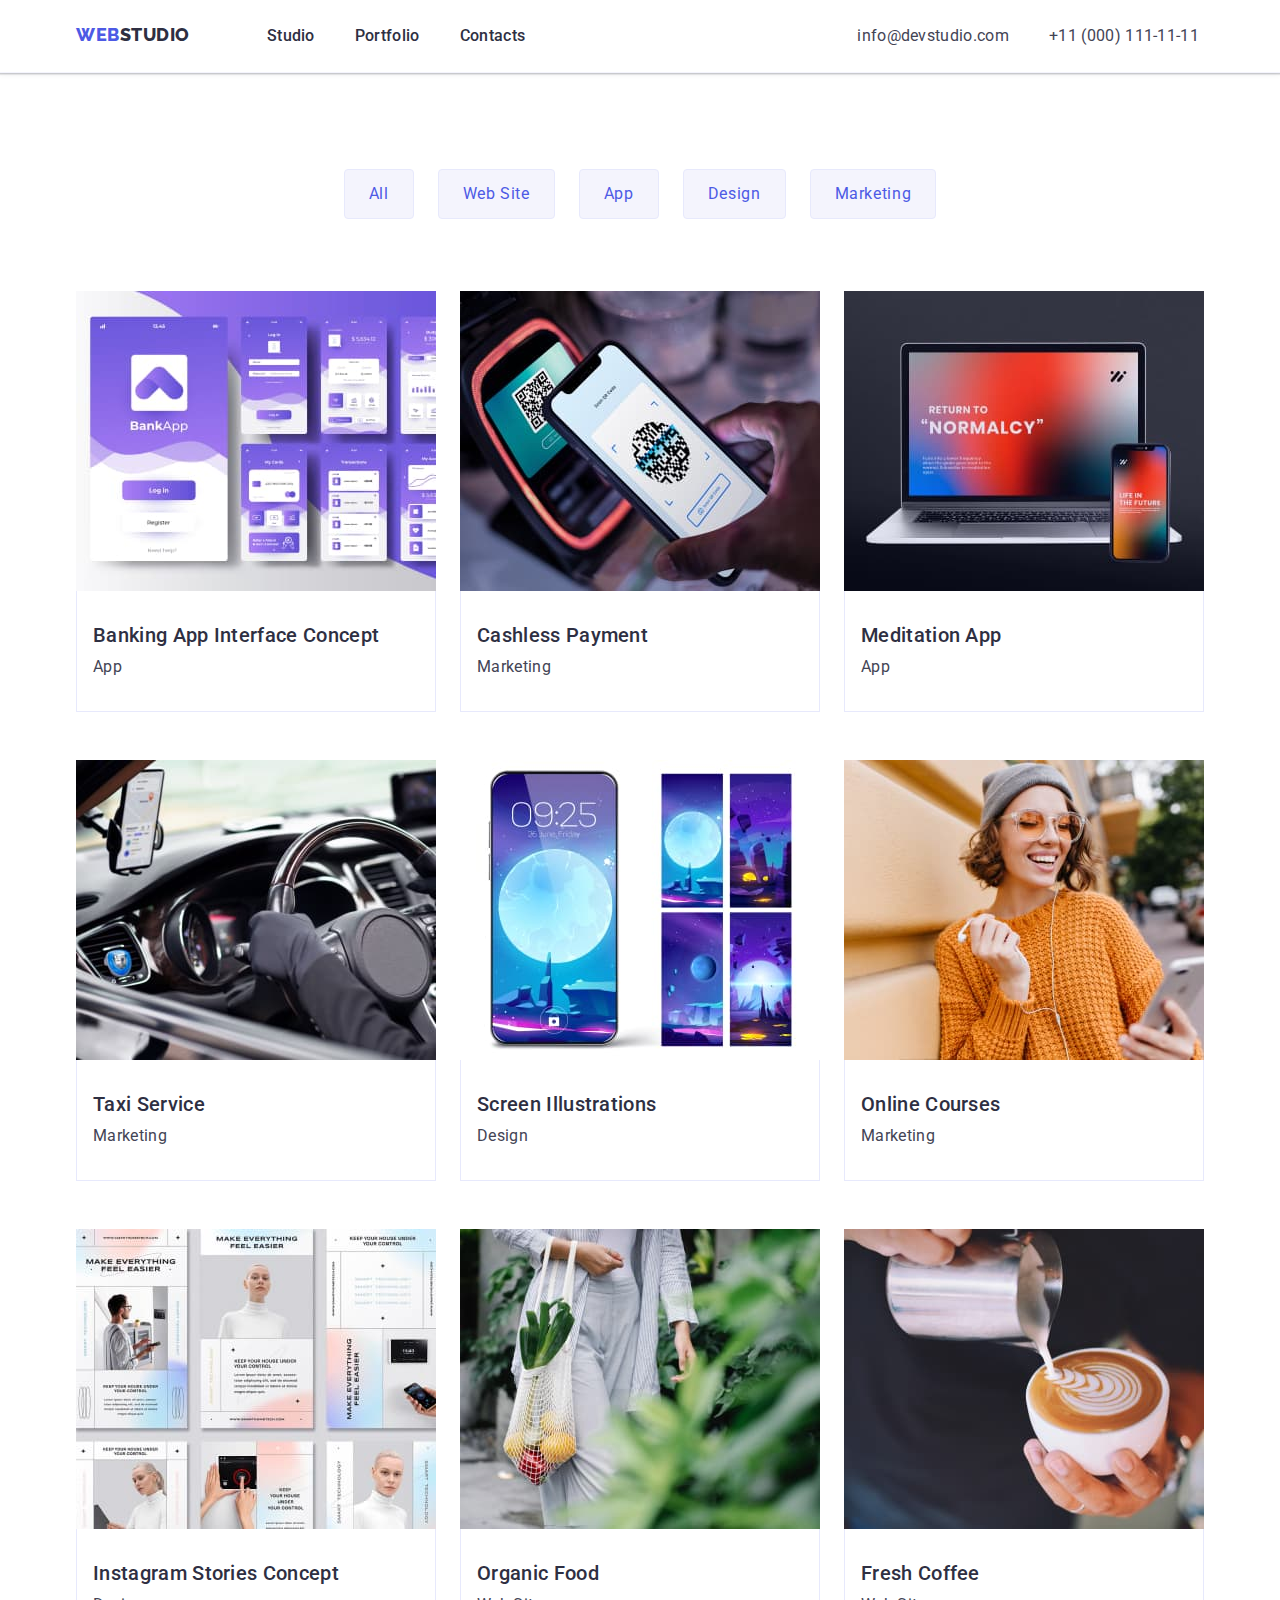
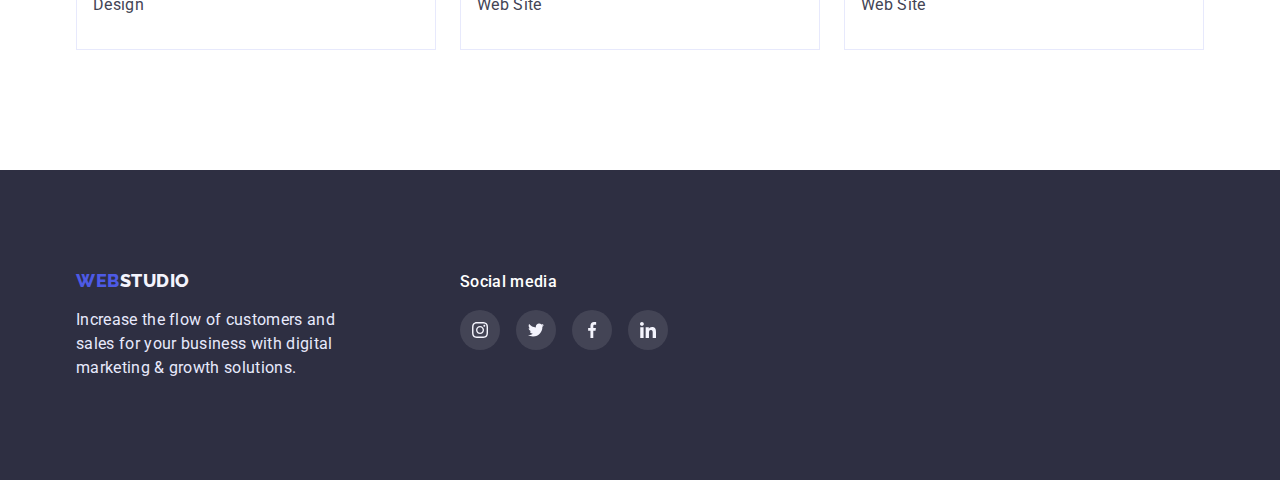
==== portfolio.html @ 94dd5ae3 "Initial commit" ====
<!DOCTYPE html>
<html lang="en">
  <head>
    <meta charset="UTF-8" />
    <meta http-equiv="X-UA-Compatible" content="IE=edge" />
    <meta name="viewport" content="width=device-width, initial-scale=1.0" />
    <link rel="preconnect" href="https://fonts.googleapis.com" />
    <link rel="preconnect" href="https://fonts.gstatic.com" crossorigin />
    <link
      href="https://fonts.googleapis.com/css2?family=Raleway:wght@800&family=Roboto:wght@400;500;700;900&display=swap"
      rel="stylesheet"
    />
    <link
      rel="stylesheet"
      href="https://cdnjs.cloudflare.com/ajax/libs/modern-normalize/1.0.0/modern-normalize.min.css"
    />
    <link rel="stylesheet" href="./css/style.css" />
    <title>Portfolio</title>
  </head>
  <body>
    <header class="top-line-backgrd">
      <div class="main-page-logo container">
        <nav class="main-logo-nav">
          <a class="main-logo linknone" href="./index.html"
            ><span>Web</span>Studio</a
          >
          <ul class="main-menu-nav listnone">
            <li class="menu-nav-li">
              <a class="menu-nav linknone" href="./index.html">Studio</a>
            </li>
            <li class="menu-nav-li">
              <a class="menu-nav linknone" href="./portfolio.html">Portfolio</a>
            </li>
            <li class="menu-nav-li">
              <a class="menu-nav linknone" href="">Contacts</a>
            </li>
          </ul>
        </nav>
        <address class="main-add">
          <ul class="main-address listnone">
            <li class="main-add-li">
              <a class="main-mail linknone" href="mailto:info@devstudio.com"
                >info@devstudio.com</a
              >
            </li>
            <li class="main-add-li">
              <a class="main-tel linknone" href="tel:+110001111111"
                >+11 (000) 111-11-11</a
              >
            </li>
          </ul>
        </address>
      </div>
    </header>
    <main>
      <!--1-ША СЕКЦІЯ тип тагів в майбутньому вони будуть закріплені до фото (типу фільтра)-->
      <section class="filtr-portfolio section">
        <div class="container">
          <h1 hidden>portfolio</h1>
          <ul class="menu-btn-portfolio listnone">
            <li class="portfolio-li">
              <button class="btn-portfolio" type="button">All</button>
            </li>
            <li class="portfolio-li">
              <button class="btn-portfolio" type="button">Web Site</button>
            </li>
            <li class="portfolio-li">
              <button class="btn-portfolio" type="button">App</button>
            </li>
            <li class="portfolio-li">
              <button class="btn-portfolio" type="button">Design</button>
            </li>
            <li class="portfolio-li">
              <button class="btn-portfolio" type="button">Marketing</button>
            </li>
          </ul>
          <ul class="menu-feature-portfolio listnone">
            <li class="li-item">
              <a href="" class="menu-filter-link linknone">
                <img
                  src="./images/Banking-App-Interface-Concept.jpg"
                  alt="Banking App Interface Concept"
                  width="360"
                />
                <div class="menu-filter-div">
                  <h2 class="menu-filter">Banking App Interface Concept</h2>
                  <p class="menu-text">App</p>
                </div>
              </a>
            </li>
            <li class="li-item">
              <a href="" class="menu-filter-link linknone">
                <img
                  src="./images/Cashless-Payment.jpg"
                  alt="Cashless Payment"
                  width="360"
                />
                <div class="menu-filter-div">
                  <h2 class="menu-filter">Cashless Payment</h2>
                  <p class="menu-text">Marketing</p>
                </div>
              </a>
            </li>
            <li class="li-item">
              <a href="" class="menu-filter-link linknone">
                <img
                  src="./images/Meditaion-App.jpg"
                  alt="Meditation App"
                  width="360"
                />
                <div class="menu-filter-div">
                  <h2 class="menu-filter">Meditation App</h2>
                  <p class="menu-text">App</p>
                </div>
              </a>
            </li>
            <li class="li-item">
              <a href="" class="menu-filter-link linknone">
                <img
                  src="./images/Taxi-Service.jpg"
                  alt="Driver who look page in maps our search customers"
                  width="360"
                />
                <div class="menu-filter-div">
                  <h2 class="menu-filter">Taxi Service</h2>
                  <p class="menu-text">Marketing</p>
                </div>
              </a>
            </li>
            <li class="li-item">
              <a href="" class="menu-filter-link linknone">
                <img
                  src="./images/Screen-Illustrations.jpg"
                  alt="Screen Illustrations"
                  width="360"
                />
                <div class="menu-filter-div">
                  <h2 class="menu-filter">Screen Illustrations</h2>
                  <p class="menu-text">Design</p>
                </div>
              </a>
            </li>
            <li class="li-item">
              <a href="" class="menu-filter-link linknone">
                <img
                  src="./images/Online-Courses.jpg"
                  alt="Female holds phone and listens in headphones"
                  width="360"
                />
                <div class="menu-filter-div">
                  <h2 class="menu-filter">Online Courses</h2>
                  <p class="menu-text">Marketing</p>
                </div>
              </a>
            </li>
            <li class="li-item">
              <a href="" class="menu-filter-link linknone">
                <img
                  src="./images/Instagram-Stories-Concept.jpg"
                  alt="Instagram Stories Concept"
                  width="360"
                />
                <div class="menu-filter-div">
                  <h2 class="menu-filter">Instagram Stories Concept</h2>
                  <p class="menu-text">Design</p>
                </div>
              </a>
            </li>
            <li class="li-item">
              <a href="" class="menu-filter-link linknone">
                <img
                  src="./images/Organic-Food.jpg"
                  alt="(baground photo)Female hold mesh bag vegetables inside"
                  width="360"
                />
                <div class="menu-filter-div">
                  <h2 class="menu-filter">Organic Food</h2>
                  <p class="menu-text">Web Site</p>
                </div>
              </a>
            </li>
            <li class="li-item">
              <a href="" class="menu-filter-link linknone">
                <img
                  src="./images/Fresh-Coffee.jpg"
                  alt="(baground photo)Barista making coffee"
                  width="360"
                />
                <div class="menu-filter-div">
                  <h2 class="menu-filter">Fresh Coffee</h2>
                  <p class="menu-text">Web Site</p>
                </div>
              </a>
            </li>
          </ul>
        </div>
      </section>
    </main>
    <footer class="background-logo-footer">
      <div class="container">
        <ul class="footer-menu listnone">
          <li>
            <a class="main-footer-logo linknone" href="./index.html">
              <span>Web</span>Studio</a
            >
            <p class="text-footer-logo">
              Increase the flow of customers and sales for your business with
              digital marketing & growth solutions.
            </p>
          </li>
          <li>
            <p class="text-footer-social">Social media</p>
            <ul class="social-footer-list listnone">
              <li class="social-footer-list-item">
                <a href="" class="social-footer-list-link">
                  <svg class="social-footer-list-icon" width="16" height="16">
                    <use
                      href="./images/symbol-defs.svg#icon-instagram"
                      aria-label="link for twitter"
                      rel="noopener noreferer"
                      target="blank"
                    ></use>
                  </svg>
                </a>
              </li>
              <li class="social-footer-list-item">
                <a href="" class="social-footer-list-link">
                  <svg class="social-footer-list-icon" width="16" height="16">
                    <use
                      href="./images/symbol-defs.svg#icon-twitter"
                      aria-label="link for twitter"
                      rel="noopener noreferer"
                      target="blank"
                    ></use>
                  </svg>
                </a>
              </li>
              <li class="social-footer-list-item">
                <a href="" class="social-footer-list-link">
                  <svg class="social-footer-list-icon" width="16" height="16">
                    <use
                      href="./images/symbol-defs.svg#icon-facebook"
                      aria-label="link for facebook"
                      rel="noopener noreferer"
                      target="blank"
                    ></use>
                  </svg>
                </a>
              </li>
              <li class="social-footer-list-item">
                <a href="" class="social-footer-list-link">
                  <svg class="social-footer-list-icon" width="16" height="16">
                    <use
                      href="./images/symbol-defs.svg#icon-linkedin"
                      aria-label="link for linkedin"
                      rel="noopener noreferer"
                      target="blank"
                    ></use>
                  </svg>
                </a>
              </li>
            </ul>
          </li>
        </ul>
      </div>
    </footer>
  </body>
</html>
---- css/style.css ----
/* #4d5ae5 - головний колір бренду і 1-ї кнопки (на мою думку)
#434455 - колір тексту абзаців
#2e2f42 - колір хедерів з h2...
#404bbf - колір кнопок при ховері OCEAN
#E7E9FC - колір фон кнопок (радіо кнопок/фільтру)
#ffffff - колір 1-го h1
#f4f4fd - лого футера кінця
#e7e9fc - колір абзацу футера */
:root {
  --brand-logo-color: #4d5ae5;
  --textp-color: #434455;
  --text-headersecond-color: #2e2f42;
  --hover-btn-portfolio-color: #404bbf;
  --hover-btn-portf-backgrd-color: ##e7e9fc;
  --text-header-first-color: #ffffff;
  --footer-logo-color: #f4f4fd;
  --footer-text-color: #e7e9fc;
  --border-customers: #8e8f99;
  --no-active-footer-social: rgba(255, 255, 255, 0.1);
  --active-footer-social: #31d0aa;
}

body {
  font-family: 'Roboto', Times New Roman, sans-serif;
  letter-spacing: 0.02em;
  color: var(--textp-color);
}

img {
  display: block;
}

.background-logo-hero {
  max-width: 1440px;
  margin: 0 auto;
  background-color: var(--text-headersecond-color);
  background-image: linear-gradient(
      rgba(46, 47, 66, 0.7),
      rgba(46, 47, 66, 0.7)
    ),
    url(../images/people-office-hero.jpg);
  background-repeat: no-repeat;
  background-size: cover;
  background-position: center;
}

button {
  font-family: inherit;
  font-size: 16px;
  line-height: 1.5;
  letter-spacing: 0.04em;
}

h2,
h3 {
  margin-top: 0;
  margin-bottom: 8px;

  color: var(--text-headersecond-color);
}

p {
  margin-top: 0;
  margin-bottom: 0;

  font-size: 16px;
  line-height: 1.5;
}

h2 {
  font-size: 36px;
  line-height: 1.1;
  text-align: center;
  text-transform: capitalize;
}

.menu-filter {
  margin-bottom: 8px;

  font-weight: 500;
  font-size: 20px;
  line-height: 1.2;
}

.menu-filter-div {
  padding-top: 32px;
  padding-bottom: 32px;
  padding-left: 16px;

  border: 1px solid var(--footer-text-color);
  border-top: none;
}

.menu-filter,
.menu-text {
  text-align: left;
}

/* .menu-filter > p {
  border: 1px solid var(--footer-text-color);
  border-top: none;
} */

.listnone {
  list-style: none;
  padding: 0;
  margin: 0;
}

.linknone {
  text-decoration: none;
}
/* ==========main-HEADER====================== */
.hero-title {
  margin-top: 0;
  margin-bottom: 48px;
  width: 496px;
  margin-left: auto;
  margin-right: auto;

  font-size: 56px;
  line-height: 1.1;
  color: var(--text-header-first-color);
}

.main-page-logo,
.main-logo-nav {
  display: flex;
}

.main-page-logo {
  align-items: center;
  padding-top: 24px;
  padding-bottom: 24px;
}

.hero {
  text-align: center;

  padding-top: 188px;
  padding-bottom: 188px;
}

.under-hero-section {
  padding-top: 120px;
  padding-bottom: 120px;
}

.container {
  margin-left: auto;
  margin-right: auto;
  padding-left: 15px;
  padding-right: 15px;

  width: 1158px;
  /* outline: 2px solid tomato;
  background-color: green; */
}

.section {
  padding-bottom: 120px;

  /* background-color: #404bbf; */
  text-align: center;
}

.top-line-backgrd {
  background-color: var(--text-header-first-color);
  border-bottom: 1px solid var(--footer-logo-color);
  box-shadow: 0px 2px 1px rgba(46, 47, 66, 0.08),
    0px 1px 1px rgba(46, 47, 66, 0.16), 0px 1px 6px rgba(46, 47, 66, 0.08);
}

.main-logo {
  font-family: 'Raleway', sans-serif;
  font-weight: 800;
  font-size: 18px;
  line-height: 1.2;
  letter-spacing: 0.03em;
  text-transform: uppercase;
  color: var(--text-headersecond-color);
}

.main-logo > span {
  width: 44px;
  height: 24px;
  font-family: 'Raleway', sans-serif;
  font-weight: 800;
  font-size: 18px;
  line-height: 1.2;
  letter-spacing: 0.03em;
  text-transform: uppercase;
  color: var(--brand-logo-color);
}

.main-menu-nav {
  display: flex;

  margin-left: 77px;
}

.main-menu-nav .menu-nav-li + .menu-nav-li {
  margin-left: 40px;
}

.menu-nav {
  color: var(--text-headersecond-color);
  font-weight: 500;
  font-size: 16px;
  line-height: 1.5;
}

.menu-nav:hover,
.menu-nav:focus {
  color: var(--hover-btn-portfolio-color);
}

.main-add {
  font-style: normal;
}

.main-address {
  display: flex;

  margin-left: 332px;
}

.main-address .main-add-li + .main-add-li {
  margin-left: 40px;
}

.main-mail {
  font-weight: 400;
  font-size: 16px;
  line-height: 1.5;
  color: var(--textp-color);
}

.main-mail:hover,
.main-mail:focus {
  color: var(--hover-btn-portfolio-color);
}

.main-tel {
  font-weight: 400;
  font-size: 16px;
  line-height: 1.5;
  color: var(--textp-color);
}

.main-tel:hover,
.main-tel:focus {
  color: var(--brand-logo-color);
}

/* ==========section1-index===================== */
.background-futures {
  display: flex;
  justify-content: center;
  align-items: center;
  margin-bottom: 8px;
  width: 264px;
  height: 112px;
  background-color: var(--footer-logo-color);
  border-radius: 4px;
}

.main-menu-future,
.main-menu-team {
  margin-top: 0;
  margin-bottom: 72px;
}
.main-order-btn {
  font-weight: 500;
  font-size: 16px;
  line-height: 1.5;
  letter-spacing: 0.04em;
  color: var(--text-header-first-color);
  background: var(--brand-logo-color);
  box-shadow: 0px 4px 4px rgba(0, 0, 0, 0.15);
  border-radius: 4px;
  display: inline-block;

  border: none;
  padding: 16px 32px;
  cursor: pointer;
}

.main-order-btn:hover,
.main-order-btn:focus {
  background: var(--hover-btn-portfolio-color);
  box-shadow: 0px 4px 4px rgba(0, 0, 0, 0.15);
  border-radius: 4px;
}

/* --------our team------ */
.team-li {
  box-shadow: 0px 1px 6px rgba(46, 47, 66, 0.08),
    0px 1px 1px rgba(46, 47, 66, 0.16), 0px 2px 1px rgba(46, 47, 66, 0.08);
  border-radius: 0px 0px 4px 4px;
  background-color: var(--text-header-first-color);
}

.our-team-div {
  padding-top: 32px;
  padding-bottom: 32px;
}

.our-team-about {
  margin-bottom: 8px;
}

.social-list-link {
  height: 40px;
  width: 40px;
  background-color: var(--brand-logo-color);
  border-radius: 50%;
  display: flex;
  align-items: center;
  justify-content: center;
}

.social-list-link:hover,
.social-list-link:focus {
  background-color: var(--hover-btn-portfolio-color);
}
.social-list {
  display: flex;
  justify-content: center;
  column-gap: 24px;
}
/* --------/our team------ */
/* ==========/section1-index==================== */
/* ==========section1-portfolio================= */
.filtr-portfolio {
  padding-top: 96px;
}

.menu-btn-portfolio {
  display: flex;
  justify-content: center;
  margin-bottom: 72px;
  gap: 24px;
}

.menu-feature-portfolio {
  display: flex;
  flex-wrap: wrap;
  gap: 48px 24px;
}

.li-item {
  width: calc((100% - 48px) / 3);
}

.menu-filter-link {
  color: var(--textp-color);
}

.menu-filter-about,
.menu-filter-targetname {
  display: block;
}
.menu-filter-link {
  display: block;
}
.menu-filter-link:hover,
.menu-filter-link:focus {
  box-shadow: 0px 1px 6px rgba(46, 47, 66, 0.08),
    0px 1px 1px rgba(46, 47, 66, 0.16), 0px 2px 1px rgba(46, 47, 66, 0.08);
}

/* ==========/section1-portfolio================= */
/* ==========section2-index===================== */
.menu-feature {
  display: flex;
  justify-content: center;
  column-gap: 24px;
}

.menu-future-text {
  width: 264px;
}
/* ==========/section2-index===================== */
/* ==========/HEADER====================== */

/* ==========BODY========================= */
.btn-portfolio {
  border: none;
  color: var(--brand-logo-color);
  background-color: var(--footer-logo-color);
  border: 1px solid var(--footer-text-color);

  border-radius: 4px;
  padding: 12px 24px;
}

.btn-portfolio:hover,
.btn-portfolio:focus {
  color: var(--text-header-first-color);
  background-color: var(--hover-btn-portfolio-color);
  cursor: pointer;
}
/* ================SECTION "OUR TEAM"========== */
.our-team-page {
  margin: 0 auto;
  text-align: center;
  background-color: var(--footer-logo-color);

  padding-top: 120px;
  padding-bottom: 120px;
}

/* =================CUSTOMERS============== */
.above-footer {
  padding-top: 130px;
}

.title-customers {
  margin-bottom: 72px;
}

.customers-background:hover,
.customers-background:focus {
  border-color: var(--hover-btn-portfolio-color);
}

.customers-list-link {
  display: block;
  width: 168px;
  height: 88px;
  border-radius: 4px;
  border: 1px solid var(--border-customers);
  display: flex;
  justify-content: center;
  align-items: center;
}

.customers-list-link:hover,
.customers-list-link:focus {
  border-color: var(--hover-btn-portfolio-color);
}

.customers-list-icon {
  fill: var(--border-customers);
}

.customers-list-link:hover .customers-list-icon,
.customers-list-link:focus .customers-list-icon {
  fill: var(--hover-btn-portfolio-color);
}

.customers-list {
  display: flex;
  align-items: center;
  justify-content: center;
  column-gap: 24px;
}

/* =================/CUSTOMERS============= */
/* ==========/BODY======================== */

/* ===========footer======================= */
.footer-menu {
  display: flex;
  column-gap: 120px;
  align-items: baseline;
}

.background-logo-footer {
  background-color: var(--text-headersecond-color);

  padding-top: 100px;
  padding-bottom: 100px;
}

.text-footer-logo {
  width: 264px;
  color: var(--footer-text-color);
}

.main-footer-logo > span {
  font-family: 'Raleway', sans-serif;
  font-weight: 800;
  font-size: 18px;
  line-height: 1.2;
  letter-spacing: 0.03em;
  text-transform: uppercase;
  color: var(--brand-logo-color);
}

.main-footer-logo {
  display: inline-block;

  font-family: 'Raleway', sans-serif;
  font-weight: 800;
  font-size: 18px;
  line-height: 1.2;
  letter-spacing: 0.03em;
  text-transform: uppercase;
  color: var(--footer-logo-color);

  margin-bottom: 16px;
}

.social-footer-list-link {
  height: 40px;
  width: 40px;
  background-color: var(--no-active-footer-social);
  border-radius: 50%;
  display: flex;
  align-items: center;
  justify-content: center;
}

.social-footer-list-link:hover,
.social-footer-list-link:focus {
  background-color: var(--active-footer-social);
}
.social-footer-list {
  display: flex;
  justify-content: center;
  column-gap: 16px;
}
.text-footer-social {
  margin-bottom: 16px;

  font-weight: 500;
  color: #ffffff;
}
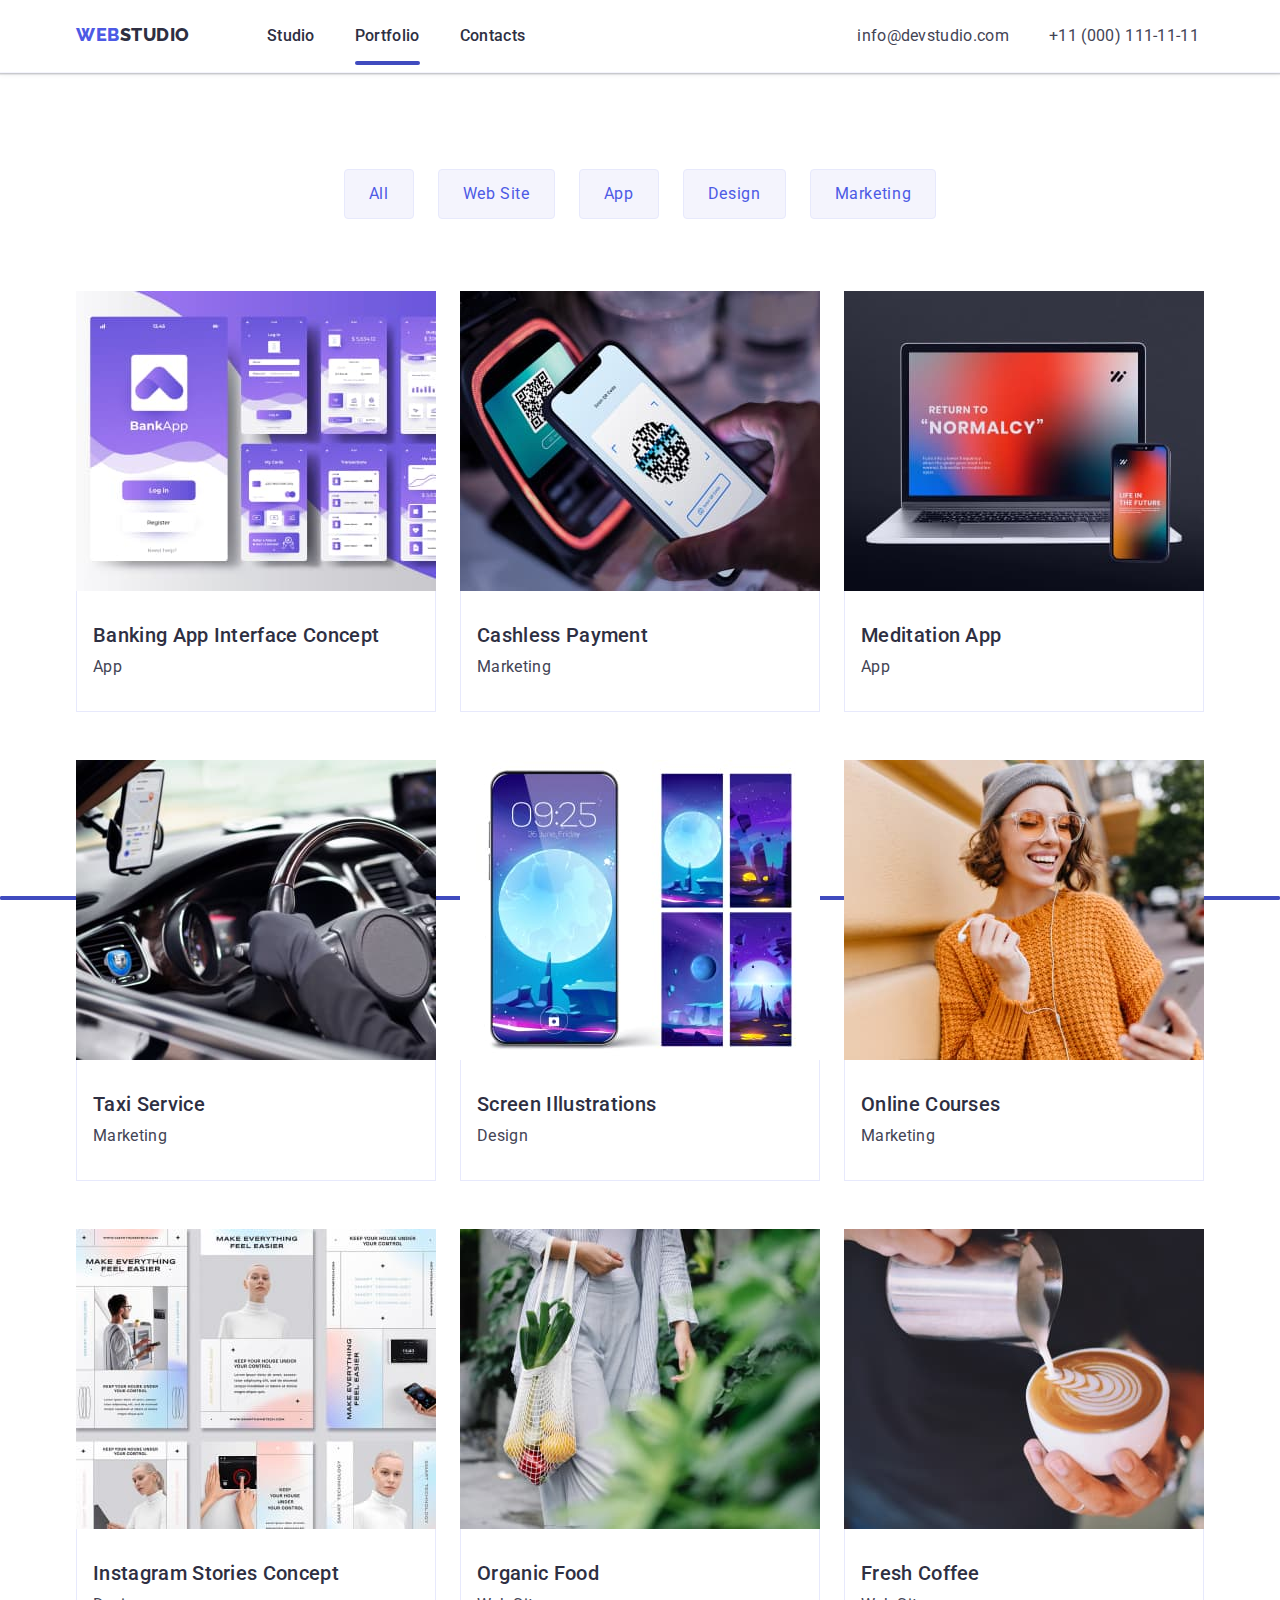
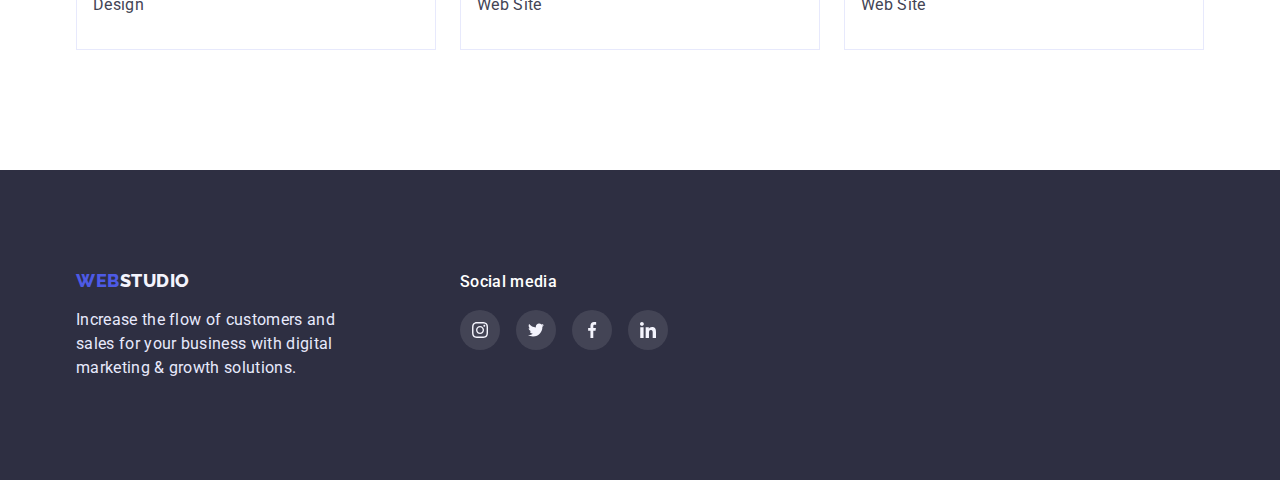
==== commit 67c62b33: "hw5" ====
--- a/portfolio.html
+++ b/portfolio.html
@@ -29,7 +29,9 @@
               <a class="menu-nav linknone" href="./index.html">Studio</a>
             </li>
             <li class="menu-nav-li">
-              <a class="menu-nav linknone" href="./portfolio.html">Portfolio</a>
+              <a class="menu-nav linknone active-link" href="./portfolio.html"
+                >Portfolio</a
+              >
             </li>
             <li class="menu-nav-li">
               <a class="menu-nav linknone" href="">Contacts</a>
@@ -77,11 +79,20 @@
           <ul class="menu-feature-portfolio listnone">
             <li class="li-item">
               <a href="" class="menu-filter-link linknone">
-                <img
-                  src="./images/Banking-App-Interface-Concept.jpg"
-                  alt="Banking App Interface Concept"
-                  width="360"
-                />
+                <div class="menu-filter-box">
+                  <img
+                    src="./images/Banking-App-Interface-Concept.jpg"
+                    alt="Banking App Interface Concept"
+                    width="360"
+                  />
+                  <div class="overlay">
+                    <p>
+                      14 Stylish and User-Friendly App Design Concepts · Task
+                      Manager App · Calorie Tracker App · Exotic Fruit Ecommerce
+                      App · Cloud Storage App
+                    </p>
+                  </div>
+                </div>
                 <div class="menu-filter-div">
                   <h2 class="menu-filter">Banking App Interface Concept</h2>
                   <p class="menu-text">App</p>
@@ -90,11 +101,20 @@
             </li>
             <li class="li-item">
               <a href="" class="menu-filter-link linknone">
-                <img
-                  src="./images/Cashless-Payment.jpg"
-                  alt="Cashless Payment"
-                  width="360"
-                />
+                <div class="menu-filter-box">
+                  <img
+                    src="./images/Cashless-Payment.jpg"
+                    alt="Cashless Payment"
+                    width="360"
+                  />
+                  <div class="overlay">
+                    <p>
+                      14 Stylish and User-Friendly App Design Concepts · Task
+                      Manager App · Calorie Tracker App · Exotic Fruit Ecommerce
+                      App · Cloud Storage App
+                    </p>
+                  </div>
+                </div>
                 <div class="menu-filter-div">
                   <h2 class="menu-filter">Cashless Payment</h2>
                   <p class="menu-text">Marketing</p>
@@ -103,11 +123,20 @@
             </li>
             <li class="li-item">
               <a href="" class="menu-filter-link linknone">
-                <img
-                  src="./images/Meditaion-App.jpg"
-                  alt="Meditation App"
-                  width="360"
-                />
+                <div class="menu-filter-box">
+                  <img
+                    src="./images/Meditaion-App.jpg"
+                    alt="Meditation App"
+                    width="360"
+                  />
+                  <div class="overlay">
+                    <p>
+                      14 Stylish and User-Friendly App Design Concepts · Task
+                      Manager App · Calorie Tracker App · Exotic Fruit Ecommerce
+                      App · Cloud Storage App
+                    </p>
+                  </div>
+                </div>
                 <div class="menu-filter-div">
                   <h2 class="menu-filter">Meditation App</h2>
                   <p class="menu-text">App</p>
@@ -116,11 +145,20 @@
             </li>
             <li class="li-item">
               <a href="" class="menu-filter-link linknone">
-                <img
-                  src="./images/Taxi-Service.jpg"
-                  alt="Driver who look page in maps our search customers"
-                  width="360"
-                />
+                <div class="menu-filter-box">
+                  <img
+                    src="./images/Taxi-Service.jpg"
+                    alt="Driver who look page in maps our search customers"
+                    width="360"
+                  />
+                  <div class="overlay">
+                    <p>
+                      14 Stylish and User-Friendly App Design Concepts · Task
+                      Manager App · Calorie Tracker App · Exotic Fruit Ecommerce
+                      App · Cloud Storage App
+                    </p>
+                  </div>
+                </div>
                 <div class="menu-filter-div">
                   <h2 class="menu-filter">Taxi Service</h2>
                   <p class="menu-text">Marketing</p>
@@ -129,11 +167,20 @@
             </li>
             <li class="li-item">
               <a href="" class="menu-filter-link linknone">
-                <img
-                  src="./images/Screen-Illustrations.jpg"
-                  alt="Screen Illustrations"
-                  width="360"
-                />
+                <div class="menu-filter-box">
+                  <img
+                    src="./images/Screen-Illustrations.jpg"
+                    alt="Screen Illustrations"
+                    width="360"
+                  />
+                  <div class="overlay">
+                    <p>
+                      14 Stylish and User-Friendly App Design Concepts · Task
+                      Manager App · Calorie Tracker App · Exotic Fruit Ecommerce
+                      App · Cloud Storage App
+                    </p>
+                  </div>
+                </div>
                 <div class="menu-filter-div">
                   <h2 class="menu-filter">Screen Illustrations</h2>
                   <p class="menu-text">Design</p>
@@ -142,11 +189,20 @@
             </li>
             <li class="li-item">
               <a href="" class="menu-filter-link linknone">
-                <img
-                  src="./images/Online-Courses.jpg"
-                  alt="Female holds phone and listens in headphones"
-                  width="360"
-                />
+                <div class="menu-filter-box">
+                  <img
+                    src="./images/Online-Courses.jpg"
+                    alt="Female holds phone and listens in headphones"
+                    width="360"
+                  />
+                  <div class="overlay">
+                    <p>
+                      14 Stylish and User-Friendly App Design Concepts · Task
+                      Manager App · Calorie Tracker App · Exotic Fruit Ecommerce
+                      App · Cloud Storage App
+                    </p>
+                  </div>
+                </div>
                 <div class="menu-filter-div">
                   <h2 class="menu-filter">Online Courses</h2>
                   <p class="menu-text">Marketing</p>
@@ -155,11 +211,20 @@
             </li>
             <li class="li-item">
               <a href="" class="menu-filter-link linknone">
-                <img
-                  src="./images/Instagram-Stories-Concept.jpg"
-                  alt="Instagram Stories Concept"
-                  width="360"
-                />
+                <div class="menu-filter-box">
+                  <img
+                    src="./images/Instagram-Stories-Concept.jpg"
+                    alt="Instagram Stories Concept"
+                    width="360"
+                  />
+                  <div class="overlay">
+                    <p>
+                      14 Stylish and User-Friendly App Design Concepts · Task
+                      Manager App · Calorie Tracker App · Exotic Fruit Ecommerce
+                      App · Cloud Storage App
+                    </p>
+                  </div>
+                </div>
                 <div class="menu-filter-div">
                   <h2 class="menu-filter">Instagram Stories Concept</h2>
                   <p class="menu-text">Design</p>
@@ -168,11 +233,20 @@
             </li>
             <li class="li-item">
               <a href="" class="menu-filter-link linknone">
-                <img
-                  src="./images/Organic-Food.jpg"
-                  alt="(baground photo)Female hold mesh bag vegetables inside"
-                  width="360"
-                />
+                <div class="menu-filter-box">
+                  <img
+                    src="./images/Organic-Food.jpg"
+                    alt="(baground photo)Female hold mesh bag vegetables inside"
+                    width="360"
+                  />
+                  <div class="overlay">
+                    <p>
+                      14 Stylish and User-Friendly App Design Concepts · Task
+                      Manager App · Calorie Tracker App · Exotic Fruit Ecommerce
+                      App · Cloud Storage App
+                    </p>
+                  </div>
+                </div>
                 <div class="menu-filter-div">
                   <h2 class="menu-filter">Organic Food</h2>
                   <p class="menu-text">Web Site</p>
@@ -181,11 +255,20 @@
             </li>
             <li class="li-item">
               <a href="" class="menu-filter-link linknone">
-                <img
-                  src="./images/Fresh-Coffee.jpg"
-                  alt="(baground photo)Barista making coffee"
-                  width="360"
-                />
+                <div class="menu-filter-box">
+                  <img
+                    src="./images/Fresh-Coffee.jpg"
+                    alt="(baground photo)Barista making coffee"
+                    width="360"
+                  />
+                  <div class="overlay">
+                    <p>
+                      14 Stylish and User-Friendly App Design Concepts · Task
+                      Manager App · Calorie Tracker App · Exotic Fruit Ecommerce
+                      App · Cloud Storage App
+                    </p>
+                  </div>
+                </div>
                 <div class="menu-filter-div">
                   <h2 class="menu-filter">Fresh Coffee</h2>
                   <p class="menu-text">Web Site</p>
--- a/css/style.css
+++ b/css/style.css
@@ -203,11 +203,29 @@
   margin-left: 40px;
 }
 
+.active-link {
+  position: relative;
+}
+
 .menu-nav {
   color: var(--text-headersecond-color);
   font-weight: 500;
   font-size: 16px;
   line-height: 1.5;
+  padding-bottom: 20px;
+}
+
+.menu-nav::after {
+  position: absolute;
+  content: '';
+  display: block;
+  width: 100%;
+  height: 4px;
+  left: 0;
+  bottom: 0;
+  background: var(--hover-btn-portfolio-color);
+  border-radius: 2px;
+  margin-top: 20px;
 }
 
 .menu-nav:hover,
@@ -332,6 +350,33 @@
 /* --------/our team------ */
 /* ==========/section1-index==================== */
 /* ==========section1-portfolio================= */
+.menu-filter-link:hover .overlay,
+.menu-filter-link:focus .overlay {
+  transform: translateY(0);
+}
+
+.menu-filter-box {
+  position: relative;
+  overflow: hidden;
+}
+
+.overlay {
+  position: absolute;
+  top: 0;
+  left: 0;
+  width: 100%;
+  height: 100%;
+  padding: 32px;
+  transform: translateY(100%);
+  background-color: var(--brand-logo-color);
+  transition: transform 250ms linear;
+}
+
+.overlay > p {
+  color: var(--footer-logo-color);
+  text-align: left;
+}
+
 .filtr-portfolio {
   padding-top: 96px;
 }
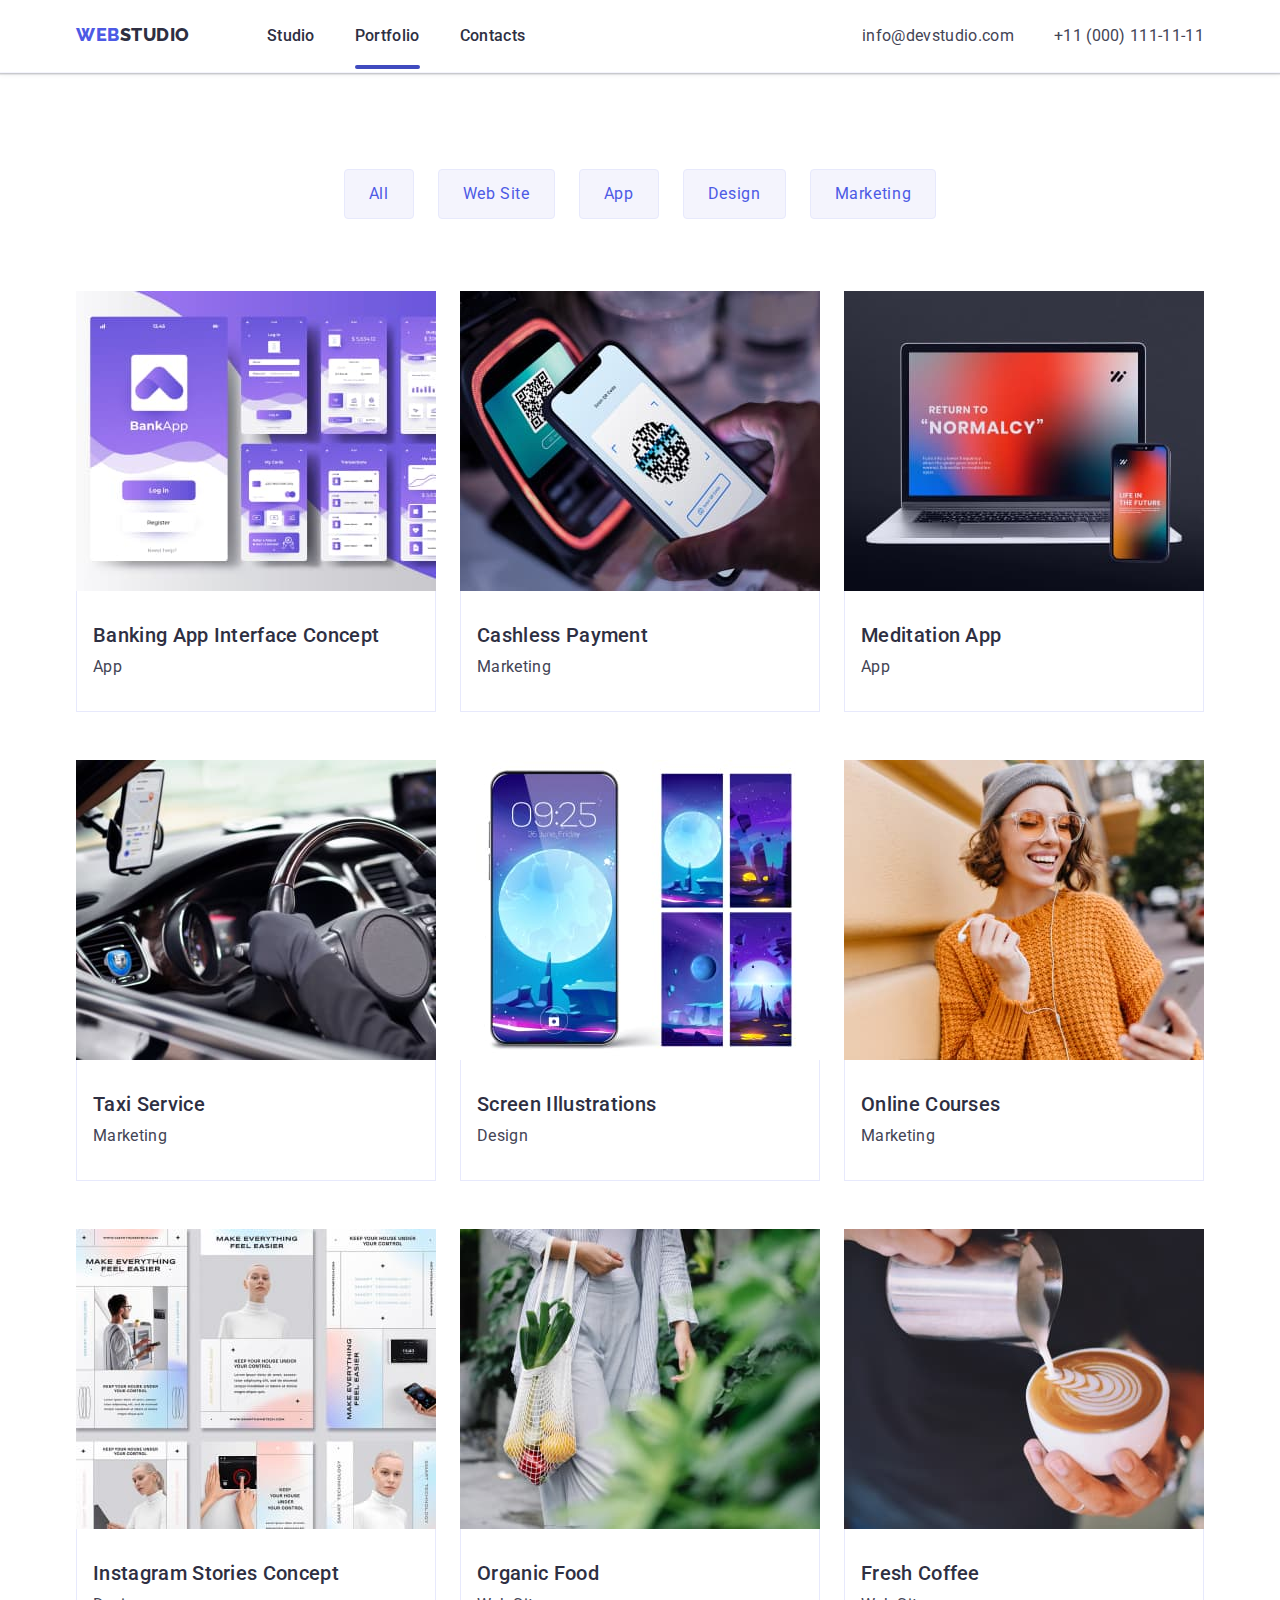
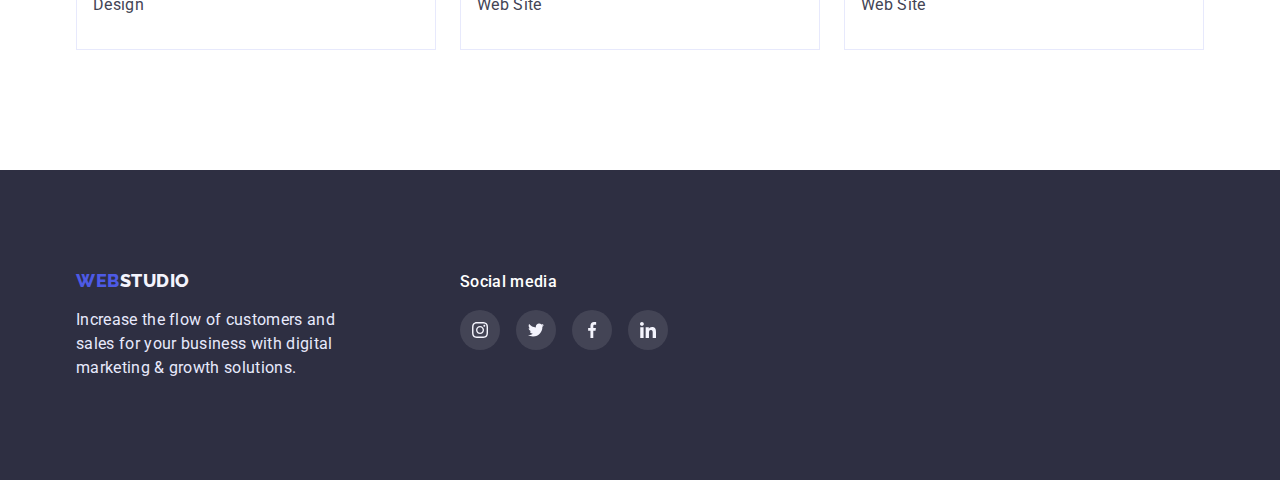
==== commit 59467af9: "fix bug`s and  new update" ====
--- a/portfolio.html
+++ b/portfolio.html
@@ -34,7 +34,7 @@
               >
             </li>
             <li class="menu-nav-li">
-              <a class="menu-nav linknone" href="">Contacts</a>
+              <a class="menu-nav linknone" href="./contacts.html">Contacts</a>
             </li>
           </ul>
         </nav>
--- a/css/style.css
+++ b/css/style.css
@@ -18,12 +18,20 @@
   --border-customers: #8e8f99;
   --no-active-footer-social: rgba(255, 255, 255, 0.1);
   --active-footer-social: #31d0aa;
+  --background-modal: #fcfcfc;
+
+  /* NAVY BLUE modal */
+  --modal-background-color: rgba(46, 47, 66, 0.4);
 }
 
 body {
   font-family: 'Roboto', Times New Roman, sans-serif;
   letter-spacing: 0.02em;
   color: var(--textp-color);
+}
+
+body.overflow {
+  overflow: hidden;
 }
 
 img {
@@ -96,11 +104,6 @@
   text-align: left;
 }
 
-/* .menu-filter > p {
-  border: 1px solid var(--footer-text-color);
-  border-top: none;
-} */
-
 .listnone {
   list-style: none;
   padding: 0;
@@ -203,19 +206,21 @@
   margin-left: 40px;
 }
 
-.active-link {
-  position: relative;
-}
-
 .menu-nav {
   color: var(--text-headersecond-color);
   font-weight: 500;
   font-size: 16px;
   line-height: 1.5;
-  padding-bottom: 20px;
-}
-
-.menu-nav::after {
+  padding-bottom: 24px;
+
+  transition: color 250ms cubic-bezier(0.4, 0, 0.2, 1);
+}
+
+.active-link {
+  position: relative;
+}
+
+.active-link::after {
   position: absolute;
   content: '';
   display: block;
@@ -225,7 +230,6 @@
   bottom: 0;
   background: var(--hover-btn-portfolio-color);
   border-radius: 2px;
-  margin-top: 20px;
 }
 
 .menu-nav:hover,
@@ -235,12 +239,11 @@
 
 .main-add {
   font-style: normal;
+  margin-left: auto;
 }
 
 .main-address {
   display: flex;
-
-  margin-left: 332px;
 }
 
 .main-address .main-add-li + .main-add-li {
@@ -252,6 +255,8 @@
   font-size: 16px;
   line-height: 1.5;
   color: var(--textp-color);
+
+  transition: color 250ms cubic-bezier(0.4, 0, 0.2, 1);
 }
 
 .main-mail:hover,
@@ -264,6 +269,8 @@
   font-size: 16px;
   line-height: 1.5;
   color: var(--textp-color);
+
+  transition: color 250ms cubic-bezier(0.4, 0, 0.2, 1);
 }
 
 .main-tel:hover,
@@ -302,6 +309,8 @@
   border: none;
   padding: 16px 32px;
   cursor: pointer;
+
+  transition: background 250ms cubic-bezier(0.4, 0, 0.2, 1);
 }
 
 .main-order-btn:hover,
@@ -336,6 +345,8 @@
   display: flex;
   align-items: center;
   justify-content: center;
+
+  transition: background-color 250ms cubic-bezier(0.4, 0, 0.2, 1);
 }
 
 .social-list-link:hover,
@@ -369,7 +380,7 @@
   padding: 32px;
   transform: translateY(100%);
   background-color: var(--brand-logo-color);
-  transition: transform 250ms linear;
+  transition: transform 250ms cubic-bezier(0.4, 0, 0.2, 1);
 }
 
 .overlay > p {
@@ -408,6 +419,8 @@
 }
 .menu-filter-link {
   display: block;
+
+  transition: box-shadow 250ms cubic-bezier(0.4, 0, 0.2, 1);
 }
 .menu-filter-link:hover,
 .menu-filter-link:focus {
@@ -438,6 +451,9 @@
 
   border-radius: 4px;
   padding: 12px 24px;
+
+  transition: color 250ms cubic-bezier(0.4, 0, 0.2, 1),
+    background-color 250ms cubic-bezier(0.4, 0, 0.2, 1);
 }
 
 .btn-portfolio:hover,
@@ -463,11 +479,6 @@
 
 .title-customers {
   margin-bottom: 72px;
-}
-
-.customers-background:hover,
-.customers-background:focus {
-  border-color: var(--hover-btn-portfolio-color);
 }
 
 .customers-list-link {
@@ -479,6 +490,8 @@
   display: flex;
   justify-content: center;
   align-items: center;
+
+  transition: border-color 250ms cubic-bezier(0.4, 0, 0.2, 1);
 }
 
 .customers-list-link:hover,
@@ -488,6 +501,8 @@
 
 .customers-list-icon {
   fill: var(--border-customers);
+
+  transition: fill 250ms cubic-bezier(0.4, 0, 0.2, 1);
 }
 
 .customers-list-link:hover .customers-list-icon,
@@ -556,6 +571,8 @@
   display: flex;
   align-items: center;
   justify-content: center;
+
+  transition: background-color 250ms cubic-bezier(0.4, 0, 0.2, 1);
 }
 
 .social-footer-list-link:hover,
@@ -573,3 +590,56 @@
   font-weight: 500;
   color: #ffffff;
 }
+
+.backdrop {
+  position: fixed;
+  width: 100%;
+  height: 100vh;
+  top: 0;
+  left: 0;
+  background-color: var(--modal-background-color);
+  transition: opacity 250ms linear,
+    visibility 250ms cubic-bezier(0.4, 0, 0.2, 1);
+}
+
+.backdrop.is-hidden {
+  opacity: 0;
+  visibility: hidden;
+  pointer-events: none;
+}
+
+.modal {
+  position: absolute;
+  top: 50%;
+  left: 50%;
+  width: 408px;
+  height: 576px;
+  background-color: var(--background-modal);
+  box-shadow: 0px 1px 1px rgba(0, 0, 0, 0.14), 0px 1px 3px rgba(0, 0, 0, 0.12),
+    0px 2px 1px rgba(0, 0, 0, 0.2);
+  border-radius: 4px;
+
+  transition: transform 250ms cubic-bezier(0.4, 0, 0.2, 1);
+  transform: translate(-50%, -50%) scale(1);
+}
+
+.backdrop.is-hidden > .modal {
+  transform: translate(-50%, -50%) scale(0.6);
+}
+
+.btn-closed {
+  position: absolute;
+  right: 25px;
+  top: 23px;
+  display: flex;
+  justify-content: center;
+  align-items: center;
+  width: 24px;
+  height: 24px;
+  border-radius: 50%;
+  background-color: transparent;
+  background: var(--footer-text-color);
+  border: 1px solid rgba(0, 0, 0, 0.1);
+  cursor: pointer;
+  padding: 8px;
+}
